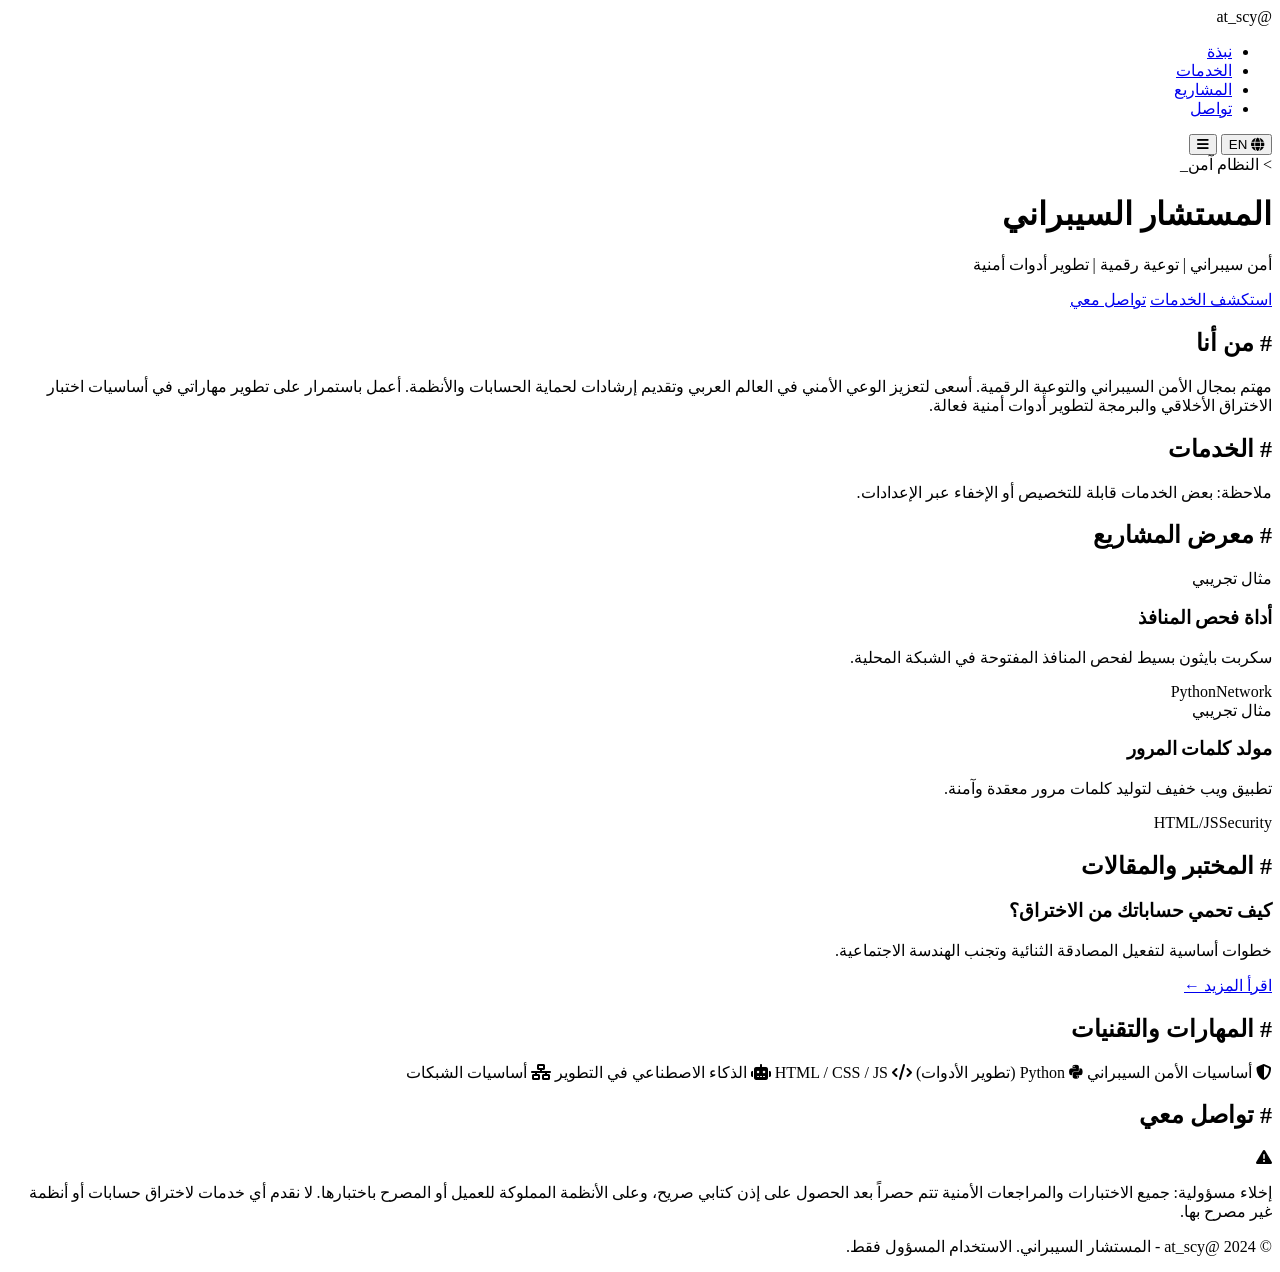
==== index.html @ 931dd4ab "Create index.html" ====
<!DOCTYPE html>
<html lang="ar" dir="rtl">
<head>
    <meta charset="UTF-8">
    <meta name="viewport" content="width=device-width, initial-scale=1.0">
    <meta name="description" content="المستشار السيبراني - خدمات التوعية الأمنية وحماية الأنظمة">
    <title>المستشار السيبراني | @at_scy</title>
    <!-- Fonts -->
    <link href="https://fonts.googleapis.com/css2?family=Cairo:wght@300;400;700&family=Share+Tech+Mono&display=swap" rel="stylesheet">
    <!-- Icons -->
    <link rel="stylesheet" href="https://cdnjs.cloudflare.com/ajax/libs/font-awesome/6.4.0/css/all.min.css">
    <!-- CSS -->
    <link rel="stylesheet" href="style.css">
    <!-- Favicon -->
    <link rel="icon" href="data:image/svg+xml,<svg xmlns=%22http://www.w3.org/2000/svg%22 viewBox=%220 0 100 100%22><text y=%22.9em%22 font-size=%2290%22>🛡️</text></svg>">
</head>
<body class="ar">

    <!-- Navigation -->
    <nav class="glass-nav">
        <div class="logo">
            <span class="neon-text">@at_scy</span>
        </div>
        <ul class="nav-links">
            <li><a href="#about" data-ar="نبذة" data-en="About">نبذة</a></li>
            <li><a href="#services" data-ar="الخدمات" data-en="Services">الخدمات</a></li>
            <li><a href="#projects" data-ar="المشاريع" data-en="Projects">المشاريع</a></li>
            <li><a href="#contact" data-ar="تواصل" data-en="Contact">تواصل</a></li>
        </ul>
        <div class="nav-controls">
            <button id="lang-toggle" class="btn-icon" aria-label="Toggle Language">
                <i class="fas fa-globe"></i> <span id="lang-label">EN</span>
            </button>
            <button class="menu-toggle" id="menu-toggle"><i class="fas fa-bars"></i></button>
        </div>
    </nav>

    <!-- Hero Section -->
    <header id="hero" class="hero-section">
        <div class="hero-content">
            <div class="terminal-badge" data-ar="> النظام آمن_" data-en="> System Secure_">> النظام آمن_</div>
            <h1 class="glitch" data-ar="المستشار السيبراني" data-en="Cyber Advisor">المستشار السيبراني</h1>
            <p class="subtitle" data-ar="أمن سيبراني | توعية رقمية | تطوير أدوات أمنية" data-en="Cybersecurity | Digital Awareness | Sec-Tools Dev">أمن سيبراني | توعية رقمية | تطوير أدوات أمنية</p>
            <div class="cta-buttons">
                <a href="#services" class="btn btn-primary" data-ar="استكشف الخدمات" data-en="Explore Services">استكشف الخدمات</a>
                <a href="#contact" class="btn btn-outline" data-ar="تواصل معي" data-en="Contact Me">تواصل معي</a>
            </div>
        </div>
        <div class="cyber-grid"></div>
    </header>

    <!-- About Section -->
    <section id="about" class="container">
        <h2 class="section-title"><span class="highlight">#</span> <span data-ar="من أنا" data-en="Who am I">من أنا</span></h2>
        <div class="about-card glass-card">
            <div class="about-text">
                <p data-ar="مهتم بمجال الأمن السيبراني والتوعية الرقمية. أسعى لتعزيز الوعي الأمني في العالم العربي وتقديم إرشادات لحماية الحسابات والأنظمة. أعمل باستمرار على تطوير مهاراتي في أساسيات اختبار الاختراق الأخلاقي والبرمجة لتطوير أدوات أمنية فعالة." 
                   data-en="Passionate about cybersecurity and digital awareness. I aim to enhance security awareness in the Arab world and provide guidance on protecting accounts and systems. I constantly develop my skills in ethical hacking basics and programming to build effective security tools.">
                   مهتم بمجال الأمن السيبراني والتوعية الرقمية. أسعى لتعزيز الوعي الأمني في العالم العربي وتقديم إرشادات لحماية الحسابات والأنظمة. أعمل باستمرار على تطوير مهاراتي في أساسيات اختبار الاختراق الأخلاقي والبرمجة لتطوير أدوات أمنية فعالة.
                </p>
            </div>
        </div>
    </section>

    <!-- Services Section -->
    <section id="services" class="container">
        <h2 class="section-title"><span class="highlight">#</span> <span data-ar="الخدمات" data-en="Services">الخدمات</span></h2>
        <p class="note" data-ar="ملاحظة: بعض الخدمات قابلة للتخصيص أو الإخفاء عبر الإعدادات." data-en="Note: Some services can be customized or hidden via settings.">ملاحظة: بعض الخدمات قابلة للتخصيص أو الإخفاء عبر الإعدادات.</p>
        <div class="grid" id="services-grid">
            <!-- Populated by JS based on config.js -->
        </div>
    </section>

    <!-- Projects Gallery -->
    <section id="projects" class="container">
        <h2 class="section-title"><span class="highlight">#</span> <span data-ar="معرض المشاريع" data-en="Projects Gallery">معرض المشاريع</span></h2>
        <div class="grid">
            <div class="glass-card project-card">
                <div class="project-status" data-ar="مثال تجريبي" data-en="Demo Example">مثال تجريبي</div>
                <h3 data-ar="أداة فحص المنافذ" data-en="Port Scanner Tool">أداة فحص المنافذ</h3>
                <p data-ar="سكربت بايثون بسيط لفحص المنافذ المفتوحة في الشبكة المحلية." data-en="A simple Python script to scan open ports in a local network.">سكربت بايثون بسيط لفحص المنافذ المفتوحة في الشبكة المحلية.</p>
                <div class="tags"><span>Python</span><span>Network</span></div>
            </div>
            <div class="glass-card project-card">
                <div class="project-status" data-ar="مثال تجريبي" data-en="Demo Example">مثال تجريبي</div>
                <h3 data-ar="مولد كلمات المرور" data-en="Password Generator">مولد كلمات المرور</h3>
                <p data-ar="تطبيق ويب خفيف لتوليد كلمات مرور معقدة وآمنة." data-en="A lightweight web app to generate complex and secure passwords.">تطبيق ويب خفيف لتوليد كلمات مرور معقدة وآمنة.</p>
                <div class="tags"><span>HTML/JS</span><span>Security</span></div>
            </div>
        </div>
    </section>

    <!-- Lab / Articles Section -->
    <section id="lab" class="container">
        <h2 class="section-title"><span class="highlight">#</span> <span data-ar="المختبر والمقالات" data-en="Lab & Articles">المختبر والمقالات</span></h2>
        <div class="grid">
            <article class="glass-card article-card">
                <h3 data-ar="كيف تحمي حساباتك من الاختراق؟" data-en="How to protect your accounts?">كيف تحمي حساباتك من الاختراق؟</h3>
                <p data-ar="خطوات أساسية لتفعيل المصادقة الثنائية وتجنب الهندسة الاجتماعية." data-en="Basic steps to enable 2FA and avoid social engineering.">خطوات أساسية لتفعيل المصادقة الثنائية وتجنب الهندسة الاجتماعية.</p>
                <a href="#" class="read-more" data-ar="اقرأ المزيد ←" data-en="Read More →">اقرأ المزيد ←</a>
            </article>
        </div>
    </section>

    <!-- Skills Section -->
    <section id="skills" class="container">
        <h2 class="section-title"><span class="highlight">#</span> <span data-ar="المهارات والتقنيات" data-en="Skills & Technologies">المهارات والتقنيات</span></h2>
        <div class="skills-flex">
            <span class="skill-tag"><i class="fas fa-shield-alt"></i> <span data-ar="أساسيات الأمن السيبراني" data-en="Cybersecurity Basics">أساسيات الأمن السيبراني</span></span>
            <span class="skill-tag"><i class="fab fa-python"></i> Python (تطوير الأدوات)</span>
            <span class="skill-tag"><i class="fas fa-code"></i> HTML / CSS / JS</span>
            <span class="skill-tag"><i class="fas fa-robot"></i> <span data-ar="الذكاء الاصطناعي في التطوير" data-en="AI in Development">الذكاء الاصطناعي في التطوير</span></span>
            <span class="skill-tag"><i class="fas fa-network-wired"></i> <span data-ar="أساسيات الشبكات" data-en="Networking Basics">أساسيات الشبكات</span></span>
        </div>
    </section>

    <!-- Contact & Footer -->
    <footer id="contact" class="footer-section">
        <div class="container text-center">
            <h2 class="section-title justify-center"><span class="highlight">#</span> <span data-ar="تواصل معي" data-en="Contact Me">تواصل معي</span></h2>
            <div id="contact-links" class="contact-links">
                <!-- Populated by JS -->
            </div>
            
            <div class="legal-notice">
                <i class="fas fa-exclamation-triangle highlight"></i>
                <p data-ar="إخلاء مسؤولية: جميع الاختبارات والمراجعات الأمنية تتم حصراً بعد الحصول على إذن كتابي صريح، وعلى الأنظمة المملوكة للعميل أو المصرح باختبارها. لا نقدم أي خدمات لاختراق حسابات أو أنظمة غير مصرح بها." 
                   data-en="Disclaimer: All security tests and reviews are conducted exclusively after obtaining explicit written permission, and only on systems owned by the client or authorized for testing. We do not offer services to hack unauthorized accounts or systems.">
                    إخلاء مسؤولية: جميع الاختبارات والمراجعات الأمنية تتم حصراً بعد الحصول على إذن كتابي صريح، وعلى الأنظمة المملوكة للعميل أو المصرح باختبارها. لا نقدم أي خدمات لاختراق حسابات أو أنظمة غير مصرح بها.
                </p>
            </div>
            <div class="copyright">
                <p>&copy; 2024 @at_scy - <span data-ar="المستشار السيبراني" data-en="Cyber Advisor">المستشار السيبراني</span>. <span data-ar="الاستخدام المسؤول فقط." data-en="Responsible use only.">الاستخدام المسؤول فقط.</span></p>
            </div>
        </div>
    </footer>

    <script src="config.js"></script>
    <script src="script.js"></script>
</body>
</html>
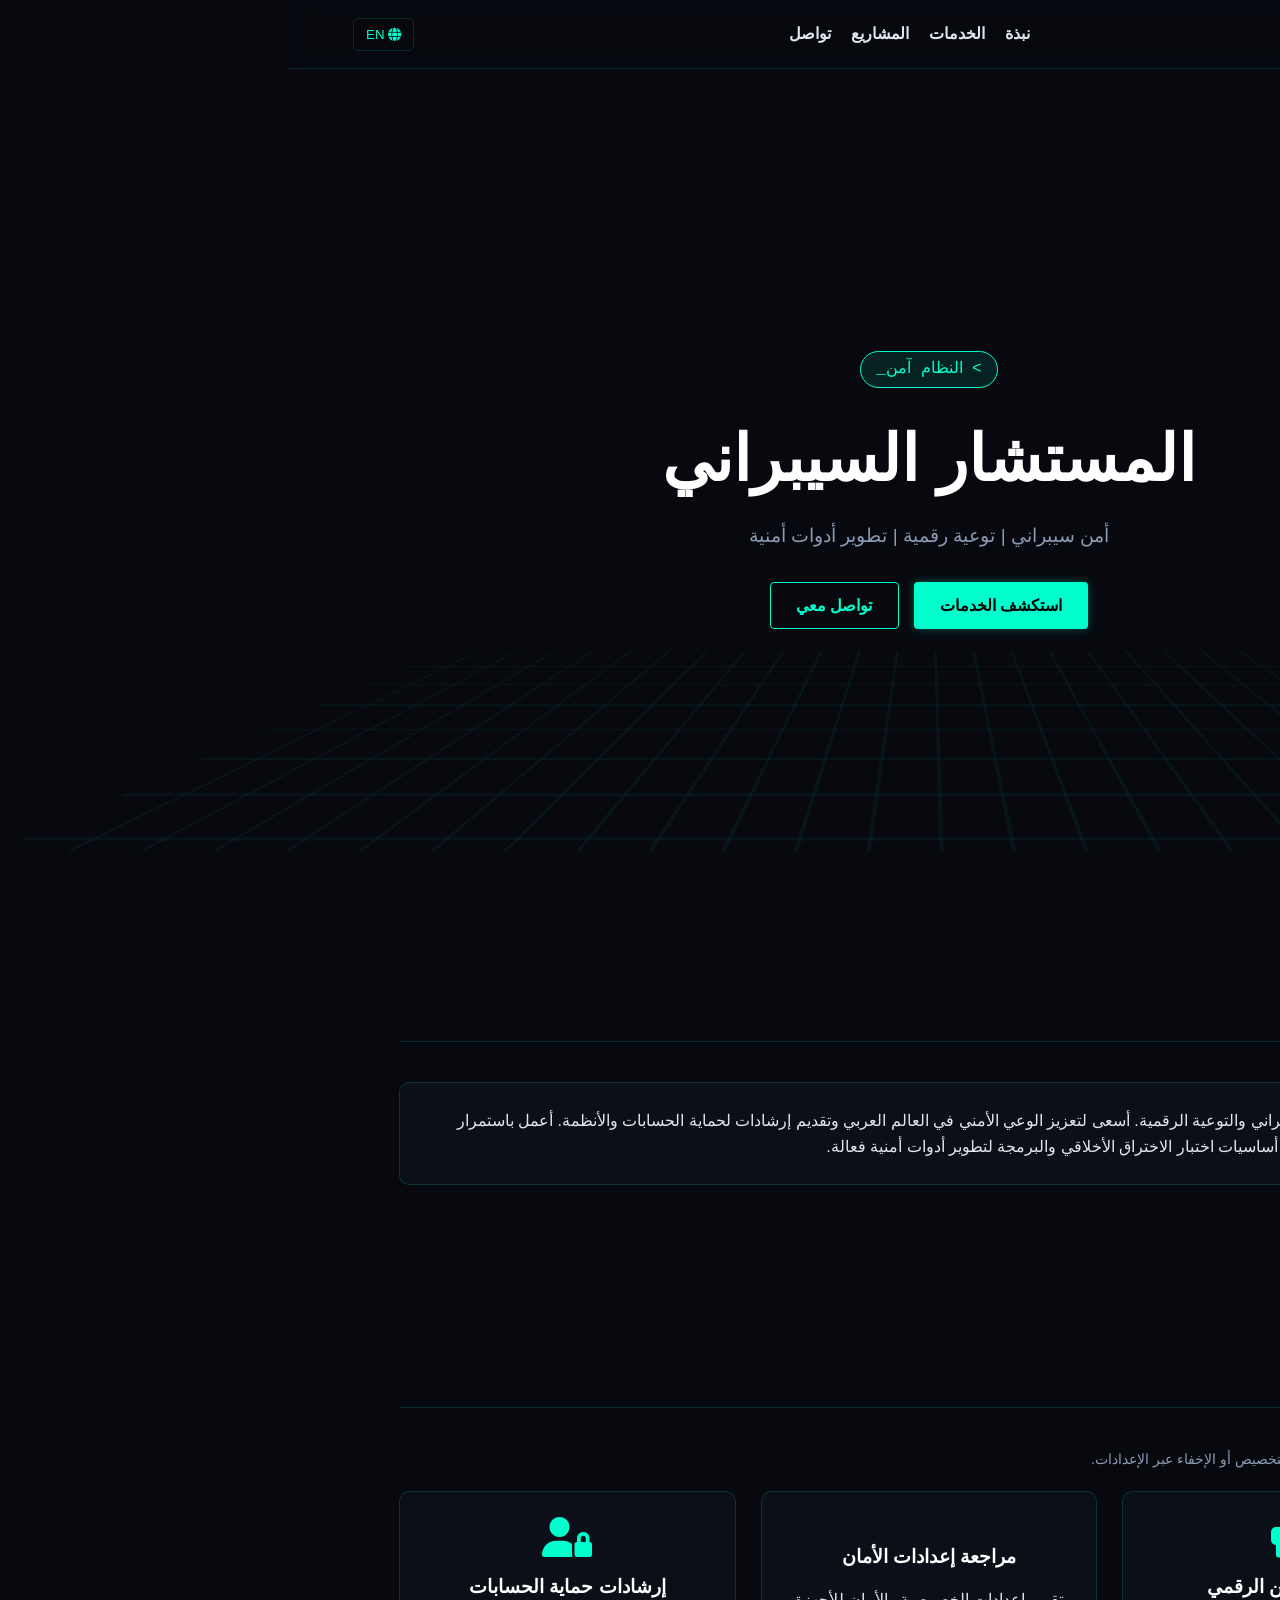
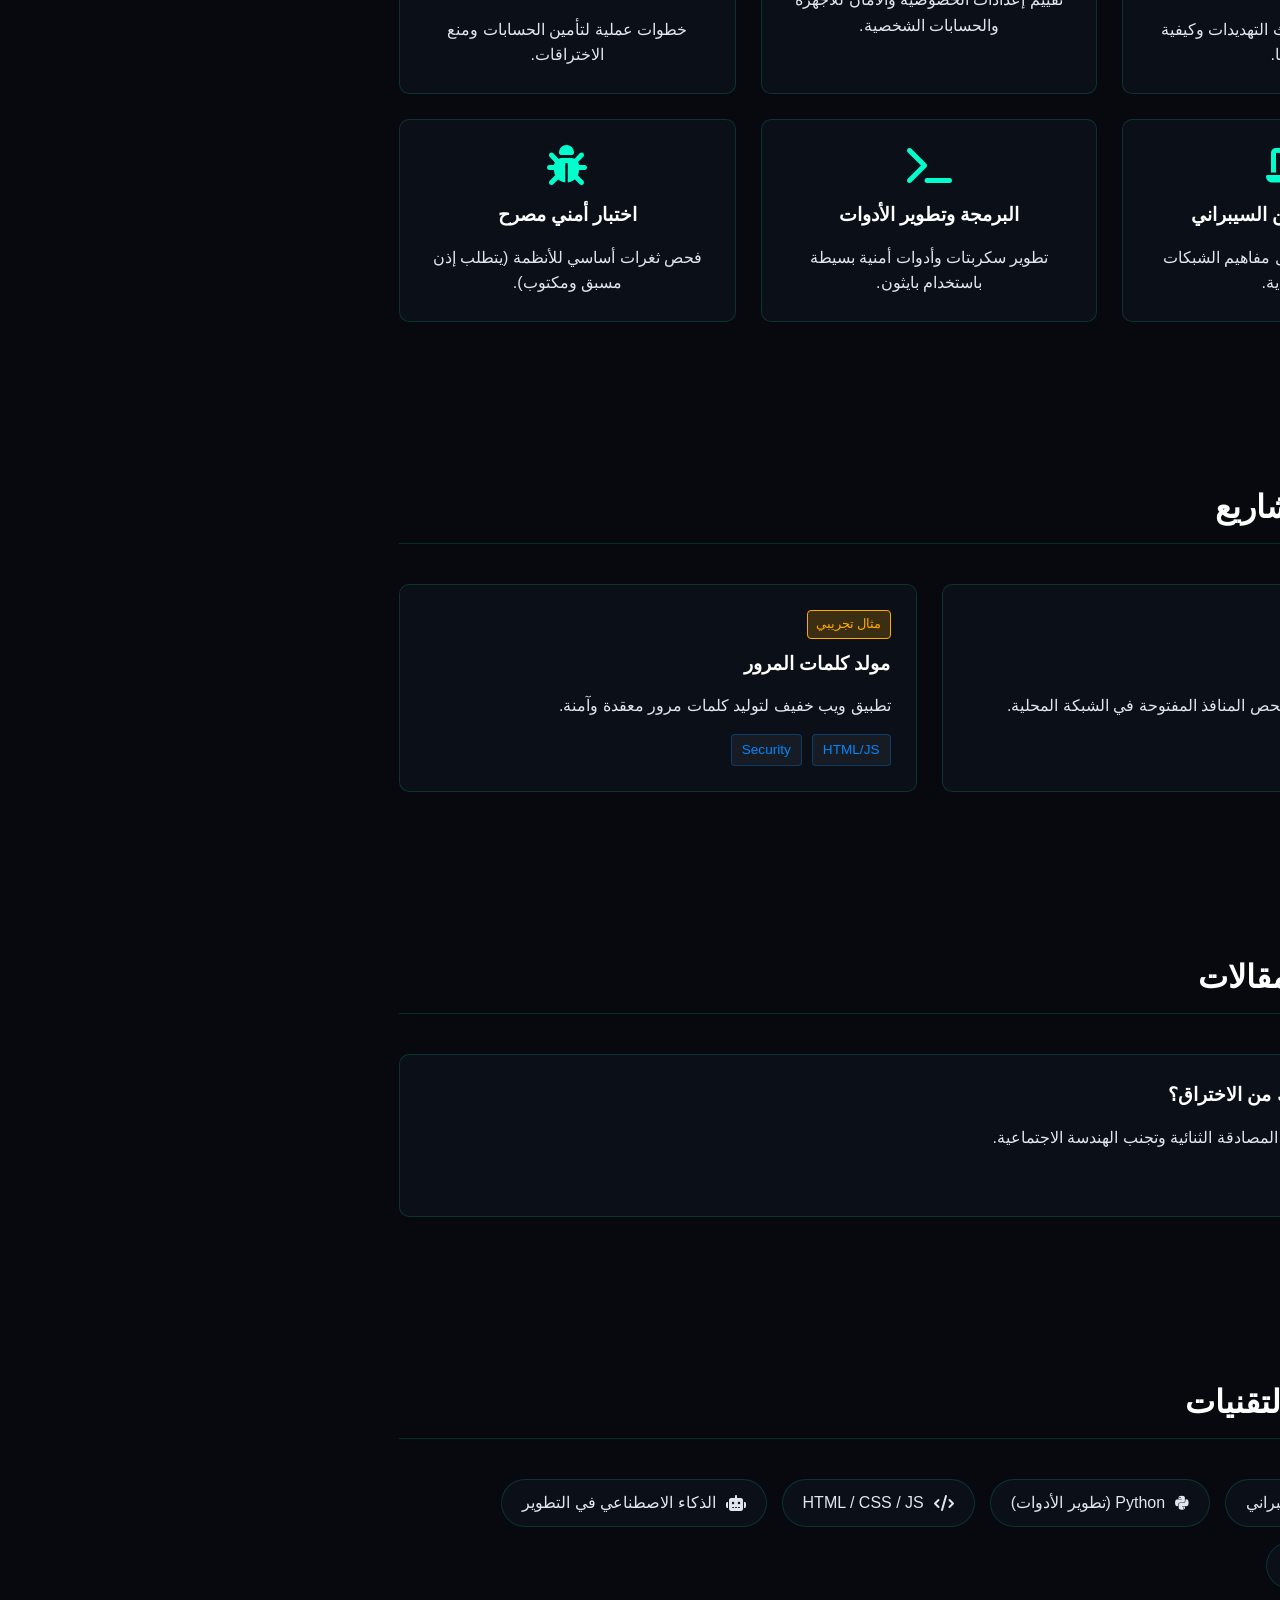
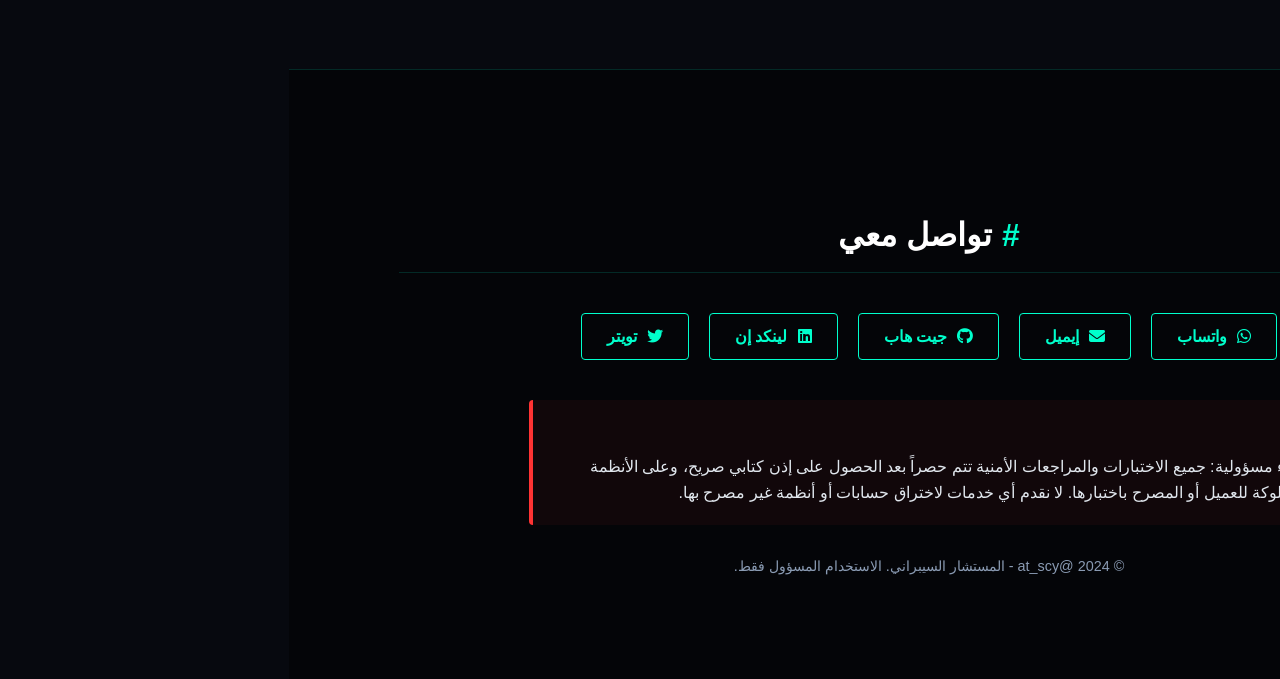
==== commit 99dc9942: "Add files via upload" ====
--- a/index.html
+++ b/index.html
@@ -138,4 +138,4 @@
     <script src="config.js"></script>
     <script src="script.js"></script>
 </body>
-</html>
+</html>
--- a/style.css
+++ b/style.css
@@ -0,0 +1,308 @@
+/* CSS Variables for Cyberpunk/Dark Theme */
+:root {
+    --bg-main: #07090f;
+    --bg-card: rgba(15, 20, 30, 0.6);
+    --primary: #00ffcc;
+    --secondary: #0088ff;
+    --text-main: #e0e6ed;
+    --text-muted: #8a9bb3;
+    --border-glass: rgba(0, 255, 204, 0.15);
+    --glow: 0 0 10px rgba(0, 255, 204, 0.3);
+    --transition: all 0.3s ease;
+}
+
+/* Base Styles */
+* {
+    margin: 0;
+    padding: 0;
+    box-sizing: border-box;
+}
+
+html {
+    scroll-behavior: smooth;
+}
+
+body {
+    background-color: var(--bg-main);
+    color: var(--text-main);
+    font-family: 'Cairo', sans-serif;
+    line-height: 1.6;
+    overflow-x: hidden;
+}
+
+/* English Typography Swap */
+body.en {
+    font-family: 'Share Tech Mono', monospace;
+}
+body.en .glitch { font-family: 'Share Tech Mono', monospace; }
+
+/* Utilities */
+.container {
+    max-width: 1100px;
+    margin: 0 auto;
+    padding: 80px 20px;
+}
+.text-center { text-align: center; }
+.justify-center { justify-content: center; }
+.highlight { color: var(--primary); }
+.note { font-size: 0.9em; color: var(--text-muted); margin-bottom: 20px; }
+
+/* Typography */
+h1, h2, h3 { color: #fff; margin-bottom: 15px; }
+.section-title {
+    display: flex;
+    align-items: center;
+    gap: 10px;
+    font-size: 2rem;
+    margin-bottom: 40px;
+    border-bottom: 1px solid var(--border-glass);
+    padding-bottom: 10px;
+}
+
+/* Navigation */
+.glass-nav {
+    position: fixed;
+    top: 0; left: 0; right: 0;
+    display: flex;
+    justify-content: space-between;
+    align-items: center;
+    padding: 15px 5%;
+    background: rgba(7, 9, 15, 0.85);
+    backdrop-filter: blur(10px);
+    border-bottom: 1px solid var(--border-glass);
+    z-index: 1000;
+}
+.neon-text {
+    font-size: 1.5rem;
+    font-weight: bold;
+    color: var(--primary);
+    text-shadow: var(--glow);
+    font-family: 'Share Tech Mono', monospace;
+}
+.nav-links {
+    list-style: none;
+    display: flex;
+    gap: 20px;
+}
+.nav-links a {
+    color: var(--text-main);
+    text-decoration: none;
+    transition: var(--transition);
+    font-weight: bold;
+}
+.nav-links a:hover {
+    color: var(--primary);
+    text-shadow: var(--glow);
+}
+.nav-controls { display: flex; gap: 15px; align-items: center; }
+.btn-icon, .menu-toggle {
+    background: none;
+    border: 1px solid var(--border-glass);
+    color: var(--primary);
+    padding: 8px 12px;
+    border-radius: 5px;
+    cursor: pointer;
+    transition: var(--transition);
+}
+.btn-icon:hover { background: rgba(0, 255, 204, 0.1); }
+.menu-toggle { display: none; }
+
+/* Buttons */
+.btn {
+    display: inline-block;
+    padding: 10px 25px;
+    border-radius: 4px;
+    text-decoration: none;
+    font-weight: bold;
+    transition: var(--transition);
+    cursor: pointer;
+    border: 1px solid transparent;
+}
+.btn-primary {
+    background: var(--primary);
+    color: #000;
+    box-shadow: var(--glow);
+}
+.btn-primary:hover {
+    background: transparent;
+    color: var(--primary);
+    border-color: var(--primary);
+}
+.btn-outline {
+    background: transparent;
+    border-color: var(--primary);
+    color: var(--primary);
+}
+.btn-outline:hover {
+    background: var(--primary);
+    color: #000;
+}
+
+/* Hero Section */
+.hero-section {
+    min-height: 100vh;
+    display: flex;
+    align-items: center;
+    justify-content: center;
+    text-align: center;
+    position: relative;
+    padding-top: 80px;
+}
+.terminal-badge {
+    display: inline-block;
+    background: rgba(0, 255, 204, 0.1);
+    color: var(--primary);
+    padding: 5px 15px;
+    border-radius: 20px;
+    border: 1px solid var(--primary);
+    margin-bottom: 20px;
+    font-family: 'Share Tech Mono', monospace;
+}
+.hero-content h1 {
+    font-size: 4rem;
+    margin-bottom: 10px;
+}
+.hero-content .subtitle {
+    font-size: 1.2rem;
+    color: var(--text-muted);
+    margin-bottom: 30px;
+}
+.cta-buttons { display: flex; gap: 15px; justify-content: center; }
+
+/* Cyber Grid Background */
+.cyber-grid {
+    position: absolute;
+    bottom: 0; left: 0; right: 0; height: 40vh;
+    background: 
+        linear-gradient(transparent 95%, var(--border-glass) 95%),
+        linear-gradient(90deg, transparent 95%, var(--border-glass) 95%);
+    background-size: 50px 50px;
+    transform: perspective(500px) rotateX(60deg);
+    opacity: 0.3;
+    z-index: -1;
+}
+
+/* Cards & Grid */
+.grid {
+    display: grid;
+    grid-template-columns: repeat(auto-fit, minmax(300px, 1fr));
+    gap: 25px;
+}
+.glass-card {
+    background: var(--bg-card);
+    border: 1px solid var(--border-glass);
+    border-radius: 10px;
+    padding: 25px;
+    backdrop-filter: blur(5px);
+    transition: var(--transition);
+}
+.glass-card:hover {
+    border-color: var(--primary);
+    transform: translateY(-5px);
+    box-shadow: var(--glow);
+}
+
+/* Specific Cards */
+.service-icon {
+    font-size: 2.5rem;
+    color: var(--primary);
+    margin-bottom: 15px;
+}
+.project-status {
+    font-size: 0.8rem;
+    background: rgba(255, 170, 0, 0.2);
+    color: #ffaa00;
+    padding: 3px 8px;
+    border-radius: 4px;
+    display: inline-block;
+    margin-bottom: 10px;
+    border: 1px solid #ffaa00;
+}
+.tags { margin-top: 15px; display: flex; gap: 10px; flex-wrap: wrap; }
+.tags span {
+    background: rgba(255, 255, 255, 0.05);
+    padding: 4px 10px;
+    border-radius: 4px;
+    font-size: 0.85rem;
+    color: var(--secondary);
+    border: 1px solid rgba(0, 136, 255, 0.3);
+}
+.read-more {
+    display: inline-block;
+    margin-top: 15px;
+    color: var(--primary);
+    text-decoration: none;
+    font-weight: bold;
+}
+
+/* Skills */
+.skills-flex {
+    display: flex;
+    flex-wrap: wrap;
+    gap: 15px;
+}
+.skill-tag {
+    background: var(--bg-card);
+    border: 1px solid var(--border-glass);
+    padding: 10px 20px;
+    border-radius: 30px;
+    display: flex;
+    align-items: center;
+    gap: 10px;
+    transition: var(--transition);
+}
+.skill-tag:hover {
+    border-color: var(--primary);
+    color: var(--primary);
+}
+
+/* Contact & Footer */
+.footer-section {
+    background: #040508;
+    border-top: 1px solid var(--border-glass);
+    padding-top: 60px;
+    padding-bottom: 20px;
+}
+.contact-links {
+    display: flex;
+    justify-content: center;
+    gap: 20px;
+    margin-bottom: 40px;
+    flex-wrap: wrap;
+}
+.contact-links .btn {
+    display: flex;
+    align-items: center;
+    gap: 10px;
+}
+.legal-notice {
+    max-width: 800px;
+    margin: 0 auto 30px;
+    padding: 20px;
+    background: rgba(255, 50, 50, 0.05);
+    border-left: 4px solid #ff3333;
+    text-align: right;
+    border-radius: 4px;
+}
+body.en .legal-notice { text-align: left; border-left: none; border-right: 4px solid #ff3333; }
+.legal-notice i { color: #ff3333; font-size: 1.5rem; margin-bottom: 10px; display: block;}
+.copyright { color: var(--text-muted); font-size: 0.9rem; }
+
+/* Responsive */
+@media (max-width: 768px) {
+    .menu-toggle { display: block; }
+    .nav-links {
+        position: absolute;
+        top: 100%;
+        left: 0; right: 0;
+        flex-direction: column;
+        background: rgba(7, 9, 15, 0.95);
+        padding: 20px;
+        border-bottom: 1px solid var(--border-glass);
+        display: none;
+    }
+    .nav-links.active { display: flex; }
+    .hero-content h1 { font-size: 2.5rem; }
+    .section-title { font-size: 1.5rem; }
+    .cta-buttons { flex-direction: column; }
+}
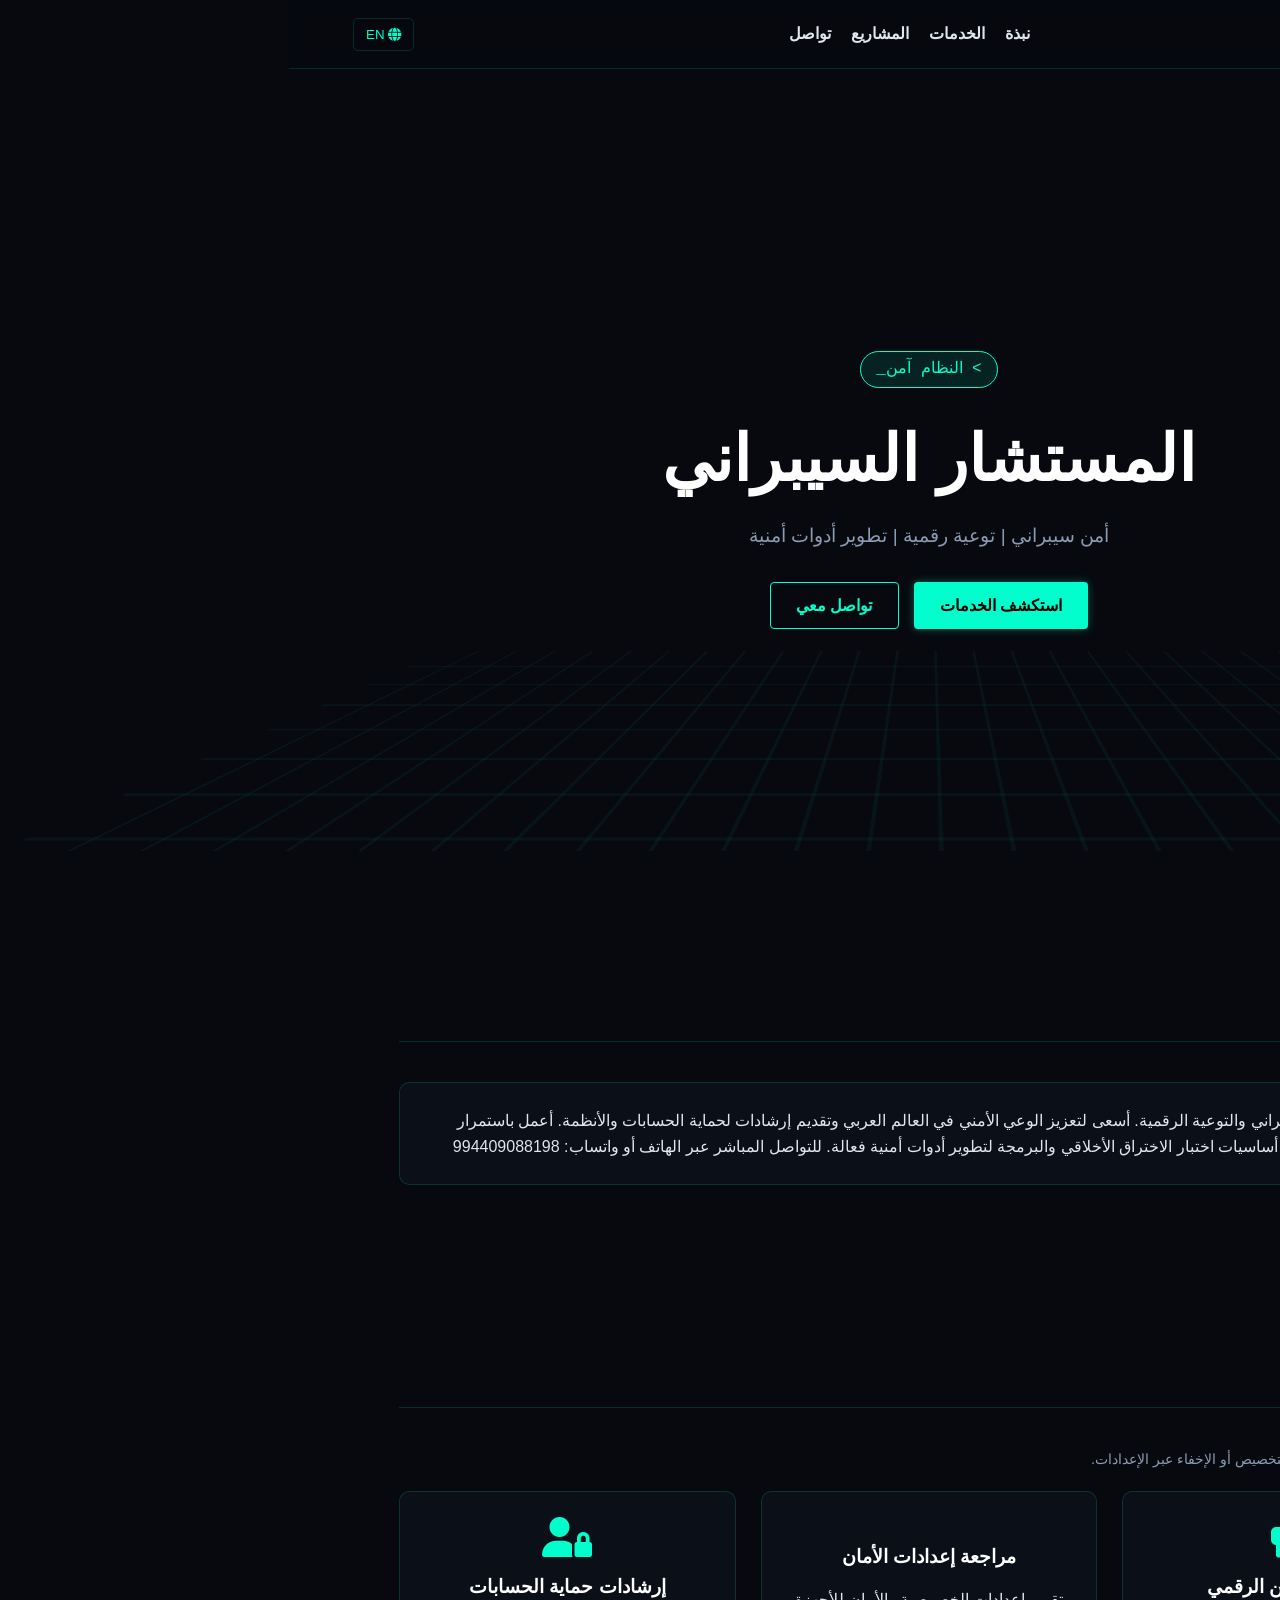
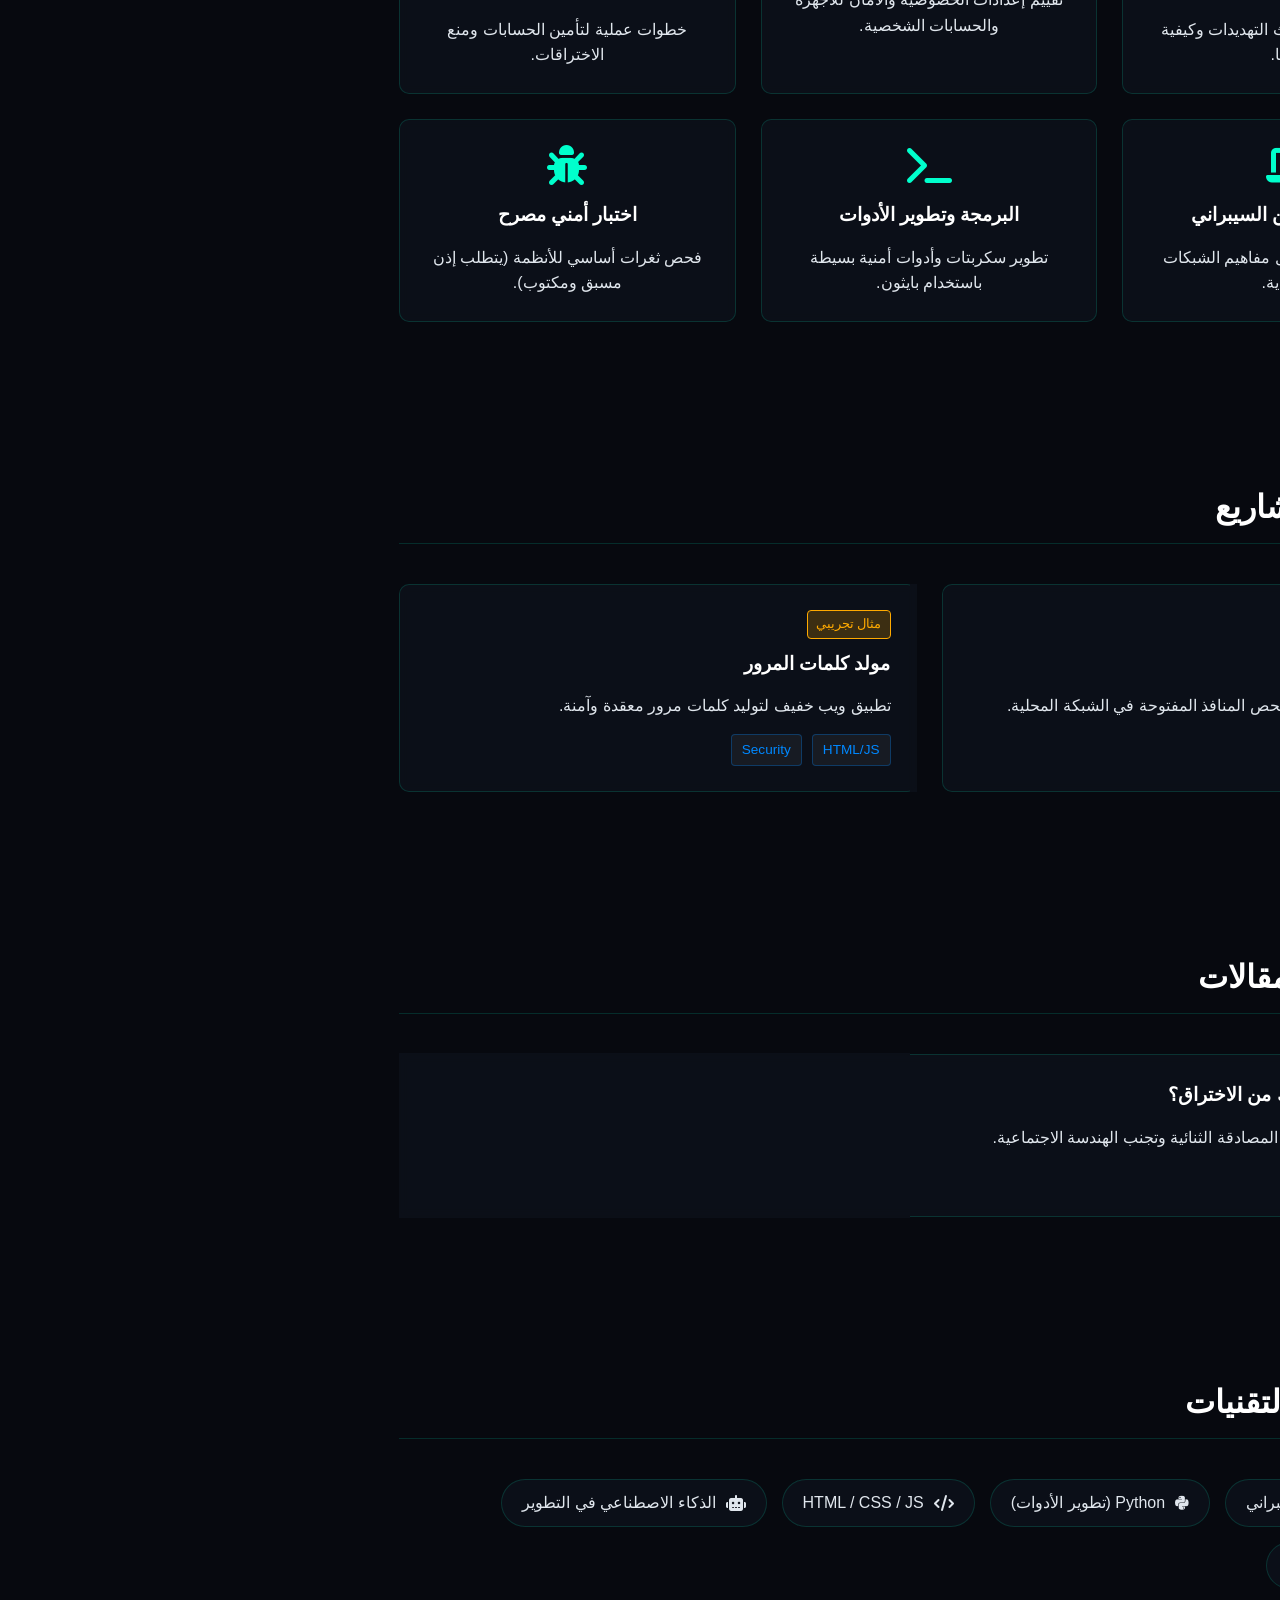
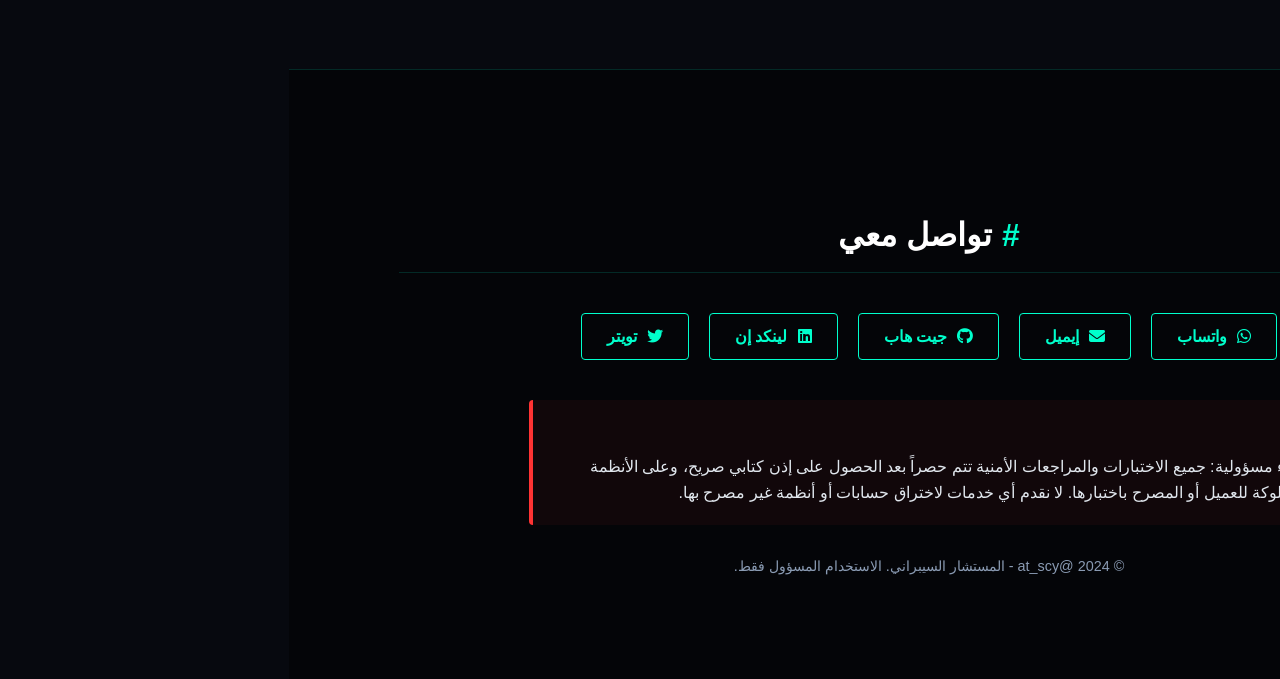
==== commit cca514aa: "Update index.html" ====
--- a/index.html
+++ b/index.html
@@ -5,6 +5,10 @@
     <meta name="viewport" content="width=device-width, initial-scale=1.0">
     <meta name="description" content="المستشار السيبراني - خدمات التوعية الأمنية وحماية الأنظمة">
     <title>المستشار السيبراني | @at_scy</title>
+    
+    <!-- كود إثبات الملكية لجوجل -->
+    <meta name="google-site-verification" content="wDWgJgf6lqrRgJBQdEpHUDyXnf4oUZ5R-RQK-ycGWAQ" />
+    
     <!-- Fonts -->
     <link href="https://fonts.googleapis.com/css2?family=Cairo:wght@300;400;700&family=Share+Tech+Mono&display=swap" rel="stylesheet">
     <!-- Icons -->
@@ -54,9 +58,9 @@
         <h2 class="section-title"><span class="highlight">#</span> <span data-ar="من أنا" data-en="Who am I">من أنا</span></h2>
         <div class="about-card glass-card">
             <div class="about-text">
-                <p data-ar="مهتم بمجال الأمن السيبراني والتوعية الرقمية. أسعى لتعزيز الوعي الأمني في العالم العربي وتقديم إرشادات لحماية الحسابات والأنظمة. أعمل باستمرار على تطوير مهاراتي في أساسيات اختبار الاختراق الأخلاقي والبرمجة لتطوير أدوات أمنية فعالة." 
-                   data-en="Passionate about cybersecurity and digital awareness. I aim to enhance security awareness in the Arab world and provide guidance on protecting accounts and systems. I constantly develop my skills in ethical hacking basics and programming to build effective security tools.">
-                   مهتم بمجال الأمن السيبراني والتوعية الرقمية. أسعى لتعزيز الوعي الأمني في العالم العربي وتقديم إرشادات لحماية الحسابات والأنظمة. أعمل باستمرار على تطوير مهاراتي في أساسيات اختبار الاختراق الأخلاقي والبرمجة لتطوير أدوات أمنية فعالة.
+                <p data-ar="مهتم بمجال الأمن السيبراني والتوعية الرقمية. أسعى لتعزيز الوعي الأمني في العالم العربي وتقديم إرشادات لحماية الحسابات والأنظمة. أعمل باستمرار على تطوير مهاراتي في أساسيات اختبار الاختراق الأخلاقي والبرمجة لتطوير أدوات أمنية فعالة. للتواصل المباشر عبر الهاتف أو واتساب: 994409088198" 
+                   data-en="Passionate about cybersecurity and digital awareness. I aim to enhance security awareness in the Arab world and provide guidance on protecting accounts and systems. I constantly develop my skills in ethical hacking basics and programming to build effective security tools. For direct contact via phone or WhatsApp: 994409088198">
+                   مهتم بمجال الأمن السيبراني والتوعية الرقمية. أسعى لتعزيز الوعي الأمني في العالم العربي وتقديم إرشادات لحماية الحسابات والأنظمة. أعمل باستمرار على تطوير مهاراتي في أساسيات اختبار الاختراق الأخلاقي والبرمجة لتطوير أدوات أمنية فعالة. للتواصل المباشر عبر الهاتف أو واتساب: 994409088198
                 </p>
             </div>
         </div>
@@ -138,4 +142,4 @@
     <script src="config.js"></script>
     <script src="script.js"></script>
 </body>
-</html>+</html>
